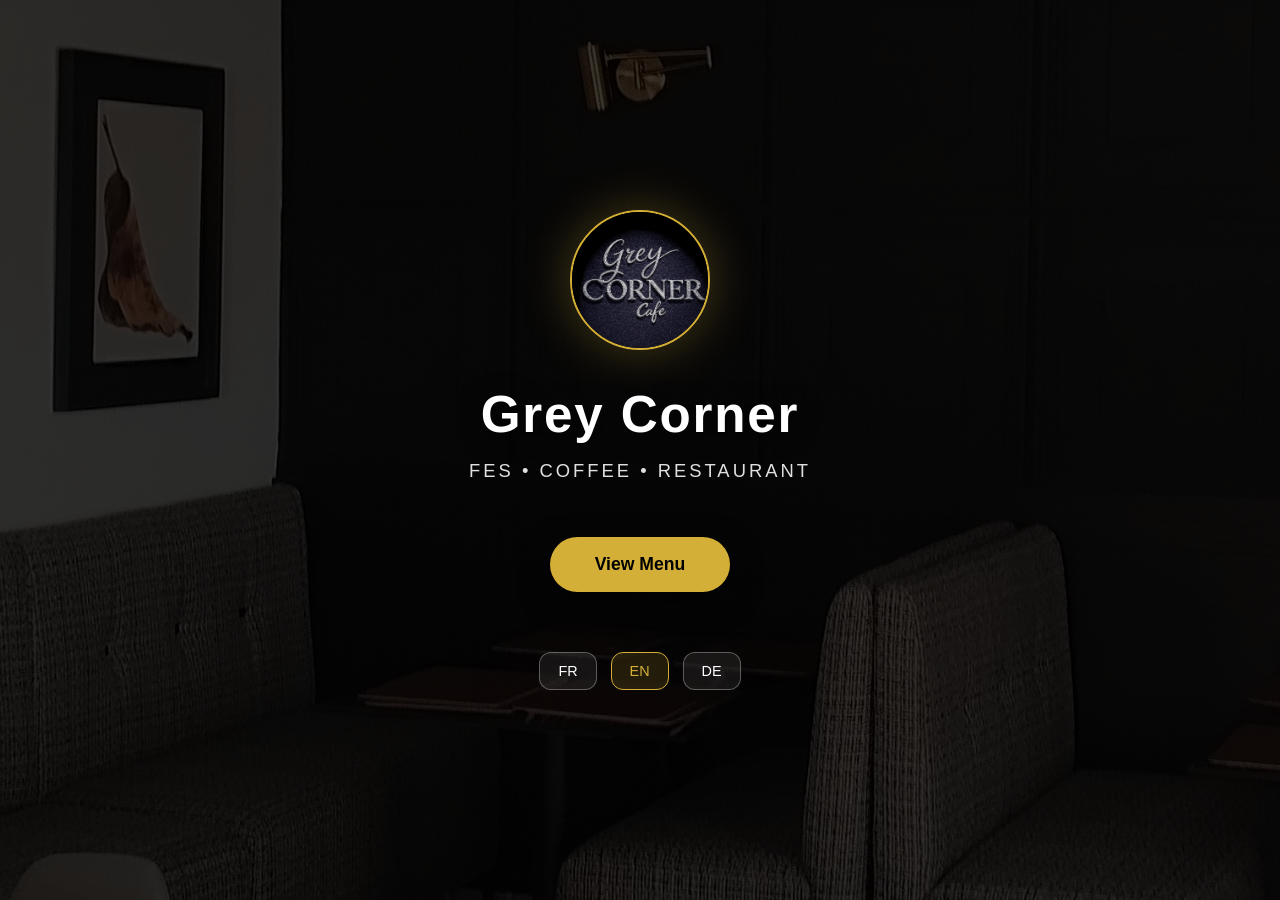
==== index.html @ 18fd5613 "Update index.html" ====
<!DOCTYPE html>
<html lang="fr">
<head>
    <meta charset="UTF-8">
    <meta name="viewport" content="width=device-width, initial-scale=1.0, maximum-scale=1.0, user-scalable=no">
    <title>Grey Corner Fès</title>

    <style>
        :root {
            --gold: #D4AF37;
            --gold-dark: #b8952d;
        }

        * {
            box-sizing: border-box;
        }

        html, body {
            margin: 0;
            padding: 0;
            height: 100%;
            height: 100dvh;
            width: 100%;
            overflow: hidden;
            font-family: 'Segoe UI', Tahoma, Geneva, Verdana, sans-serif;
            color: #fff;
            /* On vire TOUT fond par défaut ici pour ne plus être gêné */
            background: transparent !important;
        }

        /* ── CONTAINER VIDÉO ── (doit absolument couvrir tout) */
        #video-bg-wrap {
            position: fixed;
            inset: 0;
            width: 100%;
            height: 100dvh;
            z-index: -10;               /* très bas */
            background: #000;           /* fallback temporaire si vidéo rate */
            overflow: hidden;
        }

        #bg-video {
            position: absolute;
            inset: 0;
            width: 100%;
            height: 100%;
            object-fit: cover;          /* ESSENTIEL */
            object-position: center;
            pointer-events: none;
        }

        /* Overlay sombre (ajustable) */
        .overlay {
            position: fixed;
            inset: 0;
            background: rgba(0,0,0,0.78);
            z-index: -5;
        }

        /* ── Contenu principal ── */
        .content {
            position: relative;
            z-index: 20;
            height: 100dvh;
            display: flex;
            flex-direction: column;
            align-items: center;
            justify-content: center;
            text-align: center;
            padding: 20px 15px;
            animation: fadeIn 1.4s ease-out;
        }

        @keyframes fadeIn {
            from { opacity: 0; transform: translateY(25px); }
            to   { opacity: 1; transform: translateY(0); }
        }

        .logo {
            width: 140px;
            height: 140px;
            border-radius: 50%;
            border: 2.5px solid var(--gold);
            margin-bottom: 35px;
            box-shadow: 0 0 50px rgba(212,175,55,0.3);
            object-fit: cover;
        }

        h1 {
            font-size: clamp(2.1rem, 8vw, 3.2rem);
            margin: 0 0 0.3em;
            font-weight: 900;
            letter-spacing: 1.8px;
            text-shadow: 0 4px 25px rgba(0,0,0,0.95);
        }

        #subtitle {
            color: #e0e0e0;
            font-size: clamp(0.95rem, 4.2vw, 1.15rem);
            margin: 0 0 3em;
            letter-spacing: 3px;
            text-transform: uppercase;
        }

        .btn-menu {
            display: inline-block;
            background: var(--gold);
            color: #000;
            text-decoration: none;
            padding: 17px 45px;
            border-radius: 60px;
            font-weight: 800;
            font-size: 1.1rem;
            transition: all 0.28s ease;
            box-shadow: 0 10px 30px rgba(0,0,0,0.5);
        }

        .btn-menu:hover { transform: translateY(-3px); box-shadow: 0 15px 40px rgba(0,0,0,0.55); }
        .btn-menu:active { transform: scale(0.96); background: var(--gold-dark); }

        .lang-switcher {
            margin-top: 60px;
            display: flex;
            gap: 14px;
        }

        .lang-btn {
            background: rgba(255,255,255,0.07);
            border: 1px solid rgba(255,255,255,0.3);
            color: white;
            padding: 10px 18px;
            border-radius: 12px;
            font-size: 0.9rem;
            cursor: pointer;
            transition: all 0.3s;
        }

        .lang-btn.active {
            border-color: var(--gold);
            color: var(--gold);
            background: rgba(212,175,55,0.15);
        }

        @media (max-width: 480px) {
            .logo { width: 120px; height: 120px; margin-bottom: 25px; }
            h1 { font-size: 2.4rem; }
            .btn-menu { padding: 14px 38px; font-size: 1rem; }
            .lang-switcher { gap: 10px; }
            .lang-btn { padding: 9px 15px; font-size: 0.85rem; }
        }
    </style>
</head>
<body>

<!-- Vidéo en ABSOLU et FULL COVER -->
<div id="video-bg-wrap">
    <video id="bg-video"
           autoplay
           loop
           muted
           playsinline
           preload="metadata"
           poster="images/bg.jpg">
        <source src="video/cafe.mp4" type="video/mp4">
    </video>
</div>

<div class="overlay"></div>

<div class="content">
    <img src="images/logo.png" class="logo" alt="Grey Corner Logo">
    <h1>Grey Corner</h1>
    <p id="subtitle">Fès • Café • Restaurant</p>

    <a href="https://menugreycorner.pages.dev/" class="btn-menu" id="menu-btn">
        Voir le Menu
    </a>

    <div class="lang-switcher">
        <button class="lang-btn active" data-lang="fr" onclick="setLang('fr')">FR</button>
        <button class="lang-btn" data-lang="en" onclick="setLang('en')">EN</button>
        <button class="lang-btn" data-lang="de" onclick="setLang('de')">DE</button>
    </div>
</div>

<script>
    const video = document.getElementById('bg-video');

    const translations = {
        fr: { sub: "Fès • Café • Restaurant", btn: "Voir le Menu" },
        en: { sub: "Fes • Coffee • Restaurant", btn: "View Menu" },
        de: { sub: "Fes • Kaffee • Restaurant", btn: "Menü anzeigen" }
    };

    function setLang(lang) {
        if (!translations[lang]) return;
        document.getElementById('subtitle').textContent = translations[lang].sub;
        document.getElementById('menu-btn').textContent = translations[lang].btn;

        document.querySelectorAll('.lang-btn').forEach(b => {
            b.classList.toggle('active', b.dataset.lang === lang);
        });
    }

    // Auto-langue + play forcé
    window.addEventListener('load', () => {
        const lang = navigator.language.slice(0,2);
        if (translations[lang]) setLang(lang);
        video.play().catch(e => console.log("Autoplay bloqué", e));
    });

    // Déblocage mobile au premier touch
    document.addEventListener('touchstart', () => video.play(), { once: true });
</script>

</body>
</html>
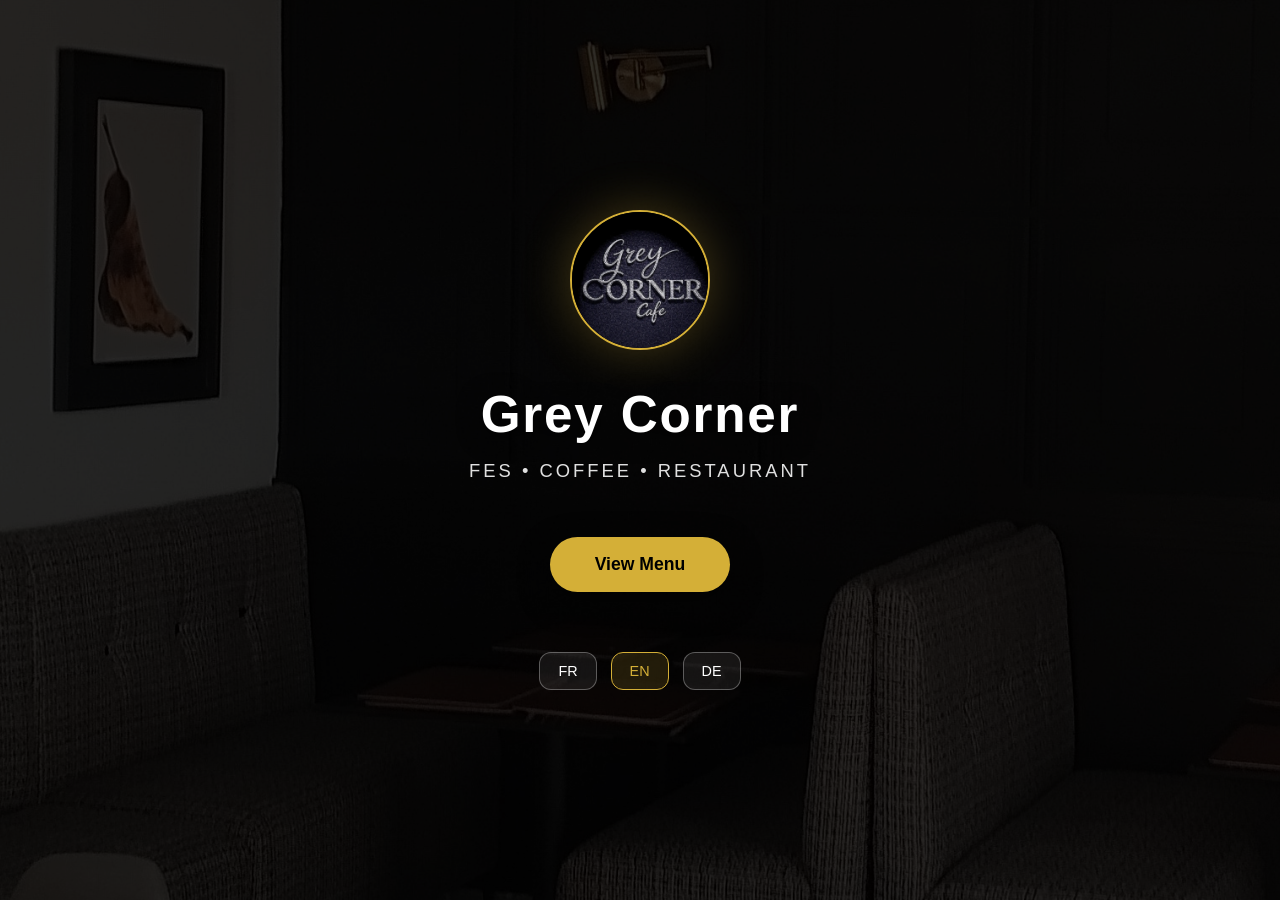
==== commit 81b1c449: "Update index.html" ====
--- a/index.html
+++ b/index.html
@@ -53,7 +53,7 @@
         .overlay {
             position: fixed;
             inset: 0;
-            background: rgba(0,0,0,0.78);
+            background: rgba(0,0,0,0.82);
             z-index: -5;
         }
 
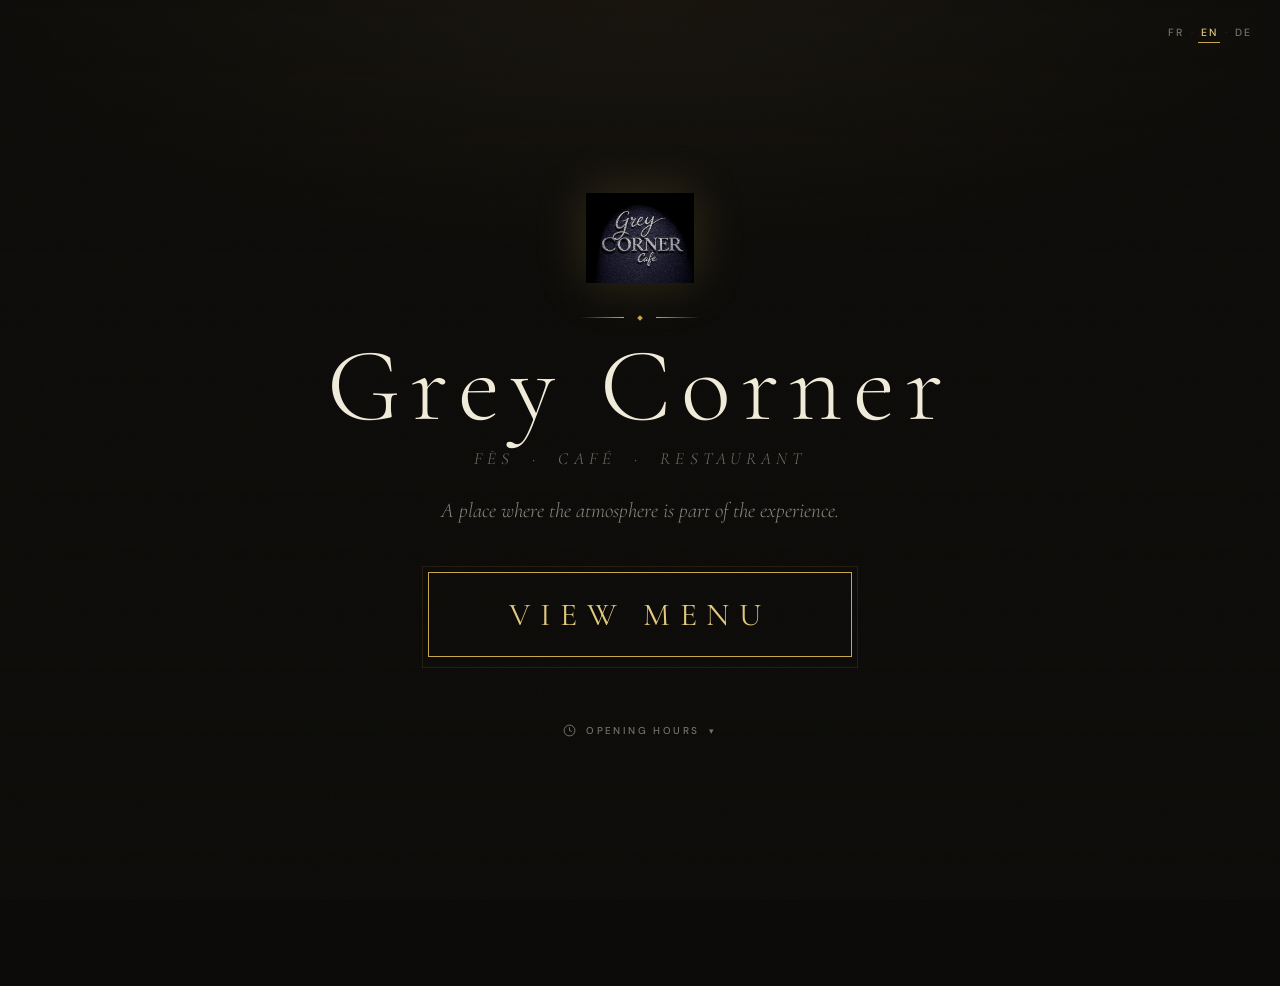
==== commit 1f8b5ac6: "Revise HTML structure and improve SEO metadata Updated meta tags for SEO and added favicons. Enhance" ====
--- a/index.html
+++ b/index.html
@@ -1,217 +1,540 @@
 <!DOCTYPE html>
 <html lang="fr">
 <head>
-    <meta charset="UTF-8">
-    <meta name="viewport" content="width=device-width, initial-scale=1.0, maximum-scale=1.0, user-scalable=no">
-    <title>Grey Corner Fès</title>
-
-    <style>
-        :root {
-            --gold: #D4AF37;
-            --gold-dark: #b8952d;
-        }
-
-        * {
-            box-sizing: border-box;
-        }
-
-        html, body {
-            margin: 0;
-            padding: 0;
-            height: 100%;
-            height: 100dvh;
-            width: 100%;
-            overflow: hidden;
-            font-family: 'Segoe UI', Tahoma, Geneva, Verdana, sans-serif;
-            color: #fff;
-            /* On vire TOUT fond par défaut ici pour ne plus être gêné */
-            background: transparent !important;
-        }
-
-        /* ── CONTAINER VIDÉO ── (doit absolument couvrir tout) */
-        #video-bg-wrap {
-            position: fixed;
-            inset: 0;
-            width: 100%;
-            height: 100dvh;
-            z-index: -10;               /* très bas */
-            background: #000;           /* fallback temporaire si vidéo rate */
-            overflow: hidden;
-        }
-
-        #bg-video {
-            position: absolute;
-            inset: 0;
-            width: 100%;
-            height: 100%;
-            object-fit: cover;          /* ESSENTIEL */
-            object-position: center;
-            pointer-events: none;
-        }
-
-        /* Overlay sombre (ajustable) */
-        .overlay {
-            position: fixed;
-            inset: 0;
-            background: rgba(0,0,0,0.82);
-            z-index: -5;
-        }
-
-        /* ── Contenu principal ── */
-        .content {
-            position: relative;
-            z-index: 20;
-            height: 100dvh;
-            display: flex;
-            flex-direction: column;
-            align-items: center;
-            justify-content: center;
-            text-align: center;
-            padding: 20px 15px;
-            animation: fadeIn 1.4s ease-out;
-        }
-
-        @keyframes fadeIn {
-            from { opacity: 0; transform: translateY(25px); }
-            to   { opacity: 1; transform: translateY(0); }
-        }
-
-        .logo {
-            width: 140px;
-            height: 140px;
-            border-radius: 50%;
-            border: 2.5px solid var(--gold);
-            margin-bottom: 35px;
-            box-shadow: 0 0 50px rgba(212,175,55,0.3);
-            object-fit: cover;
-        }
-
-        h1 {
-            font-size: clamp(2.1rem, 8vw, 3.2rem);
-            margin: 0 0 0.3em;
-            font-weight: 900;
-            letter-spacing: 1.8px;
-            text-shadow: 0 4px 25px rgba(0,0,0,0.95);
-        }
-
-        #subtitle {
-            color: #e0e0e0;
-            font-size: clamp(0.95rem, 4.2vw, 1.15rem);
-            margin: 0 0 3em;
-            letter-spacing: 3px;
-            text-transform: uppercase;
-        }
-
-        .btn-menu {
-            display: inline-block;
-            background: var(--gold);
-            color: #000;
-            text-decoration: none;
-            padding: 17px 45px;
-            border-radius: 60px;
-            font-weight: 800;
-            font-size: 1.1rem;
-            transition: all 0.28s ease;
-            box-shadow: 0 10px 30px rgba(0,0,0,0.5);
-        }
-
-        .btn-menu:hover { transform: translateY(-3px); box-shadow: 0 15px 40px rgba(0,0,0,0.55); }
-        .btn-menu:active { transform: scale(0.96); background: var(--gold-dark); }
-
-        .lang-switcher {
-            margin-top: 60px;
-            display: flex;
-            gap: 14px;
-        }
-
-        .lang-btn {
-            background: rgba(255,255,255,0.07);
-            border: 1px solid rgba(255,255,255,0.3);
-            color: white;
-            padding: 10px 18px;
-            border-radius: 12px;
-            font-size: 0.9rem;
-            cursor: pointer;
-            transition: all 0.3s;
-        }
-
-        .lang-btn.active {
-            border-color: var(--gold);
-            color: var(--gold);
-            background: rgba(212,175,55,0.15);
-        }
-
-        @media (max-width: 480px) {
-            .logo { width: 120px; height: 120px; margin-bottom: 25px; }
-            h1 { font-size: 2.4rem; }
-            .btn-menu { padding: 14px 38px; font-size: 1rem; }
-            .lang-switcher { gap: 10px; }
-            .lang-btn { padding: 9px 15px; font-size: 0.85rem; }
-        }
-    </style>
+  <meta charset="UTF-8" />
+  <meta name="viewport" content="width=device-width, initial-scale=1.0" />
+  <title>Grey Corner – Café & Restaurant à Fès</title>
+  <meta name="description" content="Grey Corner – Café & Restaurant à Fès. Un espace où l'atmosphère fait partie de l'expérience. Découvrez notre menu et nos horaires." />
+  <meta property="og:title" content="Grey Corner – Café & Restaurant à Fès" />
+  <meta property="og:description" content="Un espace où l'atmosphère fait partie de l'expérience." />
+  <meta property="og:image" content="https://greycorner.pages.dev/images/og-preview.jpg" />
+  <meta property="og:url" content="https://greycorner.pages.dev/" />
+  <meta property="og:type" content="website" />
+
+  <!-- Favicons -->
+  <link rel="icon" type="image/x-icon" href="images/favicon.ico" />
+  <link rel="icon" type="image/png" sizes="16x16" href="images/favicon-16x16.png" />
+  <link rel="icon" type="image/png" sizes="32x32" href="images/favicon-32x32.png" />
+  <link rel="apple-touch-icon" sizes="180x180" href="images/apple-touch-icon.png" />
+  <link rel="icon" type="image/png" sizes="192x192" href="images/android-chrome-192x192.png" />
+  <link rel="icon" type="image/png" sizes="512x512" href="images/android-chrome-512x512.png" />
+
+  <link rel="preconnect" href="https://fonts.googleapis.com" />
+  <link rel="preconnect" href="https://fonts.gstatic.com" crossorigin />
+  <link href="https://fonts.googleapis.com/css2?family=Cormorant+Garamond:ital,wght@0,300;0,400;0,600;1,300;1,400&family=DM+Sans:opsz,wght@9..40,300;9..40,400;9..40,500&display=swap" rel="stylesheet" />
+
+  <style>
+    *, *::before, *::after { box-sizing: border-box; margin: 0; padding: 0; }
+
+    :root {
+      --gold:       #C9A84C;
+      --gold-light: #E2C97E;
+      --dark:       #0C0B09;
+      --text:       #F0EAD8;
+      --muted:      rgba(240,234,216,0.46);
+      --border:     rgba(201,168,76,0.22);
+    }
+
+    html, body {
+      height: 100%;
+      background: var(--dark);
+      color: var(--text);
+      font-family: 'DM Sans', sans-serif;
+      font-weight: 300;
+      overflow-x: hidden;
+    }
+
+    /* VIDEO BACKGROUND */
+    .video-bg {
+      position: fixed;
+      inset: 0;
+      z-index: 0;
+    }
+    .video-bg video {
+      width: 100%; height: 100%;
+      object-fit: cover;
+      opacity: 0.34;
+      filter: brightness(0.72) saturate(0.7);
+    }
+    .video-bg::after {
+      content: '';
+      position: absolute;
+      inset: 0;
+      background:
+        radial-gradient(ellipse 90% 50% at 50% 0%, rgba(201,168,76,0.06) 0%, transparent 60%),
+        linear-gradient(180deg,
+          rgba(12,11,9,0.55) 0%,
+          rgba(12,11,9,0.08) 35%,
+          rgba(12,11,9,0.55) 68%,
+          rgba(12,11,9,0.98) 100%
+        );
+    }
+
+    /* GRAIN */
+    .grain {
+      position: fixed;
+      inset: 0;
+      z-index: 1;
+      pointer-events: none;
+      background-image: url("data:image/svg+xml,%3Csvg xmlns='http://www.w3.org/2000/svg' width='300' height='300'%3E%3Cfilter id='n'%3E%3CfeTurbulence type='fractalNoise' baseFrequency='0.85' numOctaves='4' stitchTiles='stitch'/%3E%3C/filter%3E%3Crect width='300' height='300' filter='url(%23n)'/%3E%3C/svg%3E");
+      background-size: 220px;
+      opacity: 0.022;
+    }
+
+    /* PAGE */
+    .page {
+      position: relative;
+      z-index: 2;
+      min-height: 100vh;
+      display: flex;
+      flex-direction: column;
+    }
+
+    /* LANG SWITCHER */
+    .lang-bar {
+      position: fixed;
+      top: 22px;
+      right: 26px;
+      display: flex;
+      align-items: center;
+      gap: 5px;
+      z-index: 100;
+    }
+    .lang-btn {
+      background: none;
+      border: none;
+      border-bottom: 1px solid transparent;
+      font-family: 'DM Sans', sans-serif;
+      font-size: 10.5px;
+      font-weight: 500;
+      letter-spacing: 0.14em;
+      color: var(--muted);
+      cursor: pointer;
+      padding: 4px 3px 3px;
+      text-transform: uppercase;
+      transition: color 0.25s, border-color 0.25s;
+    }
+    .lang-btn:hover { color: var(--gold-light); }
+    .lang-btn.active { color: var(--gold-light); border-bottom-color: var(--gold); }
+    .lang-sep { color: rgba(201,168,76,0.25); font-size: 10px; user-select: none; }
+
+    /* HERO */
+    .hero {
+      flex: 1;
+      display: flex;
+      flex-direction: column;
+      align-items: center;
+      justify-content: center;
+      text-align: center;
+      padding: 100px 24px 60px;
+      min-height: 100vh;
+    }
+
+    .logo-wrap {
+      margin-bottom: 28px;
+      animation: fadeUp 1.2s cubic-bezier(.22,1,.36,1) both;
+    }
+    .logo-wrap img {
+      width: clamp(72px, 12vw, 108px);
+      filter: drop-shadow(0 0 24px rgba(201,168,76,0.2));
+    }
+
+    .ornament {
+      display: flex;
+      align-items: center;
+      gap: 14px;
+      margin-bottom: 14px;
+      animation: fadeUp 1.2s 0.1s cubic-bezier(.22,1,.36,1) both;
+    }
+    .orn-line {
+      width: 44px; height: 1px;
+      background: linear-gradient(90deg, transparent, var(--gold));
+    }
+    .orn-line.r { background: linear-gradient(90deg, var(--gold), transparent); }
+    .orn-dot { width: 4px; height: 4px; background: var(--gold); transform: rotate(45deg); }
+
+    .hero-title {
+      font-family: 'Cormorant Garamond', serif;
+      font-size: clamp(56px, 13vw, 104px);
+      font-weight: 300;
+      letter-spacing: 0.1em;
+      line-height: 1;
+      animation: fadeUp 1.2s 0.16s cubic-bezier(.22,1,.36,1) both;
+    }
+
+    .hero-location {
+      font-family: 'Cormorant Garamond', serif;
+      font-style: italic;
+      font-size: clamp(13px, 2.2vw, 17px);
+      color: var(--muted);
+      letter-spacing: 0.3em;
+      text-transform: uppercase;
+      margin-top: 10px;
+      animation: fadeUp 1.2s 0.22s cubic-bezier(.22,1,.36,1) both;
+    }
+
+    .hero-desc {
+      font-family: 'Cormorant Garamond', serif;
+      font-style: italic;
+      font-size: clamp(17px, 2.6vw, 21px);
+      color: rgba(240,234,216,0.55);
+      max-width: 400px;
+      line-height: 1.7;
+      margin-top: 24px;
+      animation: fadeUp 1.2s 0.28s cubic-bezier(.22,1,.36,1) both;
+    }
+
+    /* GRAND BOUTON MENU */
+    .btn-menu-wrap {
+      margin-top: 44px;
+      animation: fadeUp 1.2s 0.36s cubic-bezier(.22,1,.36,1) both;
+      position: relative;
+    }
+
+    .btn-menu {
+      display: inline-block;
+      padding: 22px 80px;
+      background: transparent;
+      border: 1.5px solid var(--gold);
+      color: var(--gold-light);
+      font-family: 'Cormorant Garamond', serif;
+      font-size: clamp(22px, 4.5vw, 32px);
+      font-weight: 400;
+      letter-spacing: 0.3em;
+      text-transform: uppercase;
+      text-decoration: none;
+      position: relative;
+      overflow: hidden;
+      transition: color 0.4s;
+    }
+    .btn-menu::before {
+      content: '';
+      position: absolute;
+      inset: 0;
+      background: var(--gold);
+      transform: translateX(-102%);
+      transition: transform 0.42s cubic-bezier(.22,1,.36,1);
+    }
+    .btn-menu:hover::before { transform: translateX(0); }
+    .btn-menu:hover { color: #0C0B09; }
+    .btn-menu span { position: relative; z-index: 1; }
+
+    /* glow pulse autour du bouton */
+    .btn-menu-wrap::after {
+      content: '';
+      position: absolute;
+      inset: -6px;
+      border: 1px solid rgba(201,168,76,0.12);
+      pointer-events: none;
+      animation: glowPulse 3.2s ease-in-out infinite;
+    }
+    @keyframes glowPulse {
+      0%,100% { box-shadow: 0 0 0px rgba(201,168,76,0); opacity:0.5; }
+      50%      { box-shadow: 0 0 32px rgba(201,168,76,0.2); opacity:1; }
+    }
+
+    /* HORAIRES */
+    .horaires-wrap {
+      margin-top: 52px;
+      width: 100%;
+      max-width: 500px;
+      animation: fadeUp 1.2s 0.44s cubic-bezier(.22,1,.36,1) both;
+    }
+
+    .horaires-toggle {
+      display: flex;
+      align-items: center;
+      justify-content: center;
+      gap: 10px;
+      width: 100%;
+      background: none;
+      border: none;
+      cursor: pointer;
+      color: var(--muted);
+      font-family: 'DM Sans', sans-serif;
+      font-size: 10px;
+      font-weight: 500;
+      letter-spacing: 0.24em;
+      text-transform: uppercase;
+      padding: 10px 0;
+      transition: color 0.25s;
+    }
+    .horaires-toggle:hover { color: var(--gold-light); }
+    .h-arrow { font-size: 9px; transition: transform 0.3s; display: inline-block; }
+    .horaires-toggle.open .h-arrow { transform: rotate(180deg); }
+
+    .horaires-panel {
+      display: none;
+      border: 1px solid var(--border);
+      background: rgba(12,11,9,0.78);
+      backdrop-filter: blur(14px);
+      -webkit-backdrop-filter: blur(14px);
+      padding: 28px 32px;
+      margin-top: 6px;
+      position: relative;
+    }
+    .horaires-panel::before {
+      content: '';
+      position: absolute;
+      top: 0; left: 24px; right: 24px; height: 1px;
+      background: linear-gradient(90deg, transparent, var(--gold), transparent);
+      opacity: 0.4;
+    }
+    .horaires-panel.open { display: block; animation: panelIn 0.3s ease both; }
+    @keyframes panelIn {
+      from { opacity: 0; transform: translateY(-6px); }
+      to   { opacity: 1; transform: translateY(0); }
+    }
+
+    .h-cat-title {
+      font-family: 'DM Sans', sans-serif;
+      font-size: 9.5px;
+      font-weight: 500;
+      letter-spacing: 0.22em;
+      text-transform: uppercase;
+      color: var(--gold);
+      margin-bottom: 12px;
+      display: flex;
+      align-items: center;
+      gap: 10px;
+    }
+    .h-cat-title::after { content:''; flex:1; height:1px; background: var(--border); }
+
+    .h-row {
+      display: flex;
+      justify-content: space-between;
+      align-items: center;
+      padding: 6px 0;
+      border-bottom: 1px solid rgba(201,168,76,0.07);
+    }
+    .h-row:last-child { border-bottom: none; }
+    .h-days {
+      font-family: 'DM Sans', sans-serif;
+      font-size: 12px; font-weight: 300;
+      color: rgba(240,234,216,0.6);
+    }
+    .h-time {
+      font-family: 'Cormorant Garamond', serif;
+      font-size: 15px; font-weight: 400;
+      color: var(--gold-light);
+      letter-spacing: 0.05em;
+    }
+    .h-divider { height:1px; background: var(--border); margin: 18px 0; opacity:0.4; }
+
+    /* FOOTER */
+    .footer-links {
+      display: flex;
+      align-items: center;
+      justify-content: center;
+      flex-wrap: wrap;
+      gap: 24px;
+      padding: 30px 24px 42px;
+      animation: fadeUp 1.2s 0.52s cubic-bezier(.22,1,.36,1) both;
+    }
+    .footer-link {
+      display: flex;
+      align-items: center;
+      gap: 7px;
+      color: var(--muted);
+      text-decoration: none;
+      font-family: 'DM Sans', sans-serif;
+      font-size: 11px; font-weight: 400;
+      letter-spacing: 0.09em;
+      transition: color 0.25s;
+    }
+    .footer-link:hover { color: var(--gold-light); }
+    .footer-link svg { width: 14px; height: 14px; fill: currentColor; flex-shrink: 0; }
+    .footer-sep { width:1px; height:14px; background: var(--border); }
+
+    /* ANIMATIONS */
+    @keyframes fadeUp {
+      from { opacity: 0; transform: translateY(18px); }
+      to   { opacity: 1; transform: translateY(0); }
+    }
+
+    /* RESPONSIVE */
+    @media (max-width: 480px) {
+      .btn-menu { padding: 18px 48px; font-size: 22px; letter-spacing: 0.22em; }
+      .horaires-panel { padding: 22px 16px; }
+      .footer-links { gap: 16px; }
+    }
+  </style>
 </head>
 <body>
 
-<!-- Vidéo en ABSOLU et FULL COVER -->
-<div id="video-bg-wrap">
-    <video id="bg-video"
-           autoplay
-           loop
-           muted
-           playsinline
-           preload="metadata"
-           poster="images/bg.jpg">
-        <source src="video/cafe.mp4" type="video/mp4">
+  <!-- VIDEO BACKGROUND -->
+  <div class="video-bg">
+    <video autoplay muted loop playsinline>
+      <source src="video/cafe.mp4" type="video/mp4" />
     </video>
-</div>
-
-<div class="overlay"></div>
-
-<div class="content">
-    <img src="images/logo.png" class="logo" alt="Grey Corner Logo">
-    <h1>Grey Corner</h1>
-    <p id="subtitle">Fès • Café • Restaurant</p>
-
-    <a href="https://menugreycorner.pages.dev/" class="btn-menu" id="menu-btn">
-        Voir le Menu
-    </a>
-
-    <div class="lang-switcher">
-        <button class="lang-btn active" data-lang="fr" onclick="setLang('fr')">FR</button>
-        <button class="lang-btn" data-lang="en" onclick="setLang('en')">EN</button>
-        <button class="lang-btn" data-lang="de" onclick="setLang('de')">DE</button>
-    </div>
-</div>
-
-<script>
-    const video = document.getElementById('bg-video');
-
-    const translations = {
-        fr: { sub: "Fès • Café • Restaurant", btn: "Voir le Menu" },
-        en: { sub: "Fes • Coffee • Restaurant", btn: "View Menu" },
-        de: { sub: "Fes • Kaffee • Restaurant", btn: "Menü anzeigen" }
+  </div>
+  <div class="grain"></div>
+
+  <!-- LANG SWITCHER -->
+  <div class="lang-bar">
+    <button class="lang-btn active" onclick="setLang('fr')">FR</button>
+    <span class="lang-sep">·</span>
+    <button class="lang-btn" onclick="setLang('en')">EN</button>
+    <span class="lang-sep">·</span>
+    <button class="lang-btn" onclick="setLang('de')">DE</button>
+  </div>
+
+  <div class="page">
+    <main class="hero">
+
+      <!-- LOGO -->
+      <div class="logo-wrap">
+        <img src="images/logo.png" alt="Grey Corner Logo" />
+      </div>
+
+      <!-- ORNEMENT -->
+      <div class="ornament">
+        <div class="orn-line"></div>
+        <div class="orn-dot"></div>
+        <div class="orn-line r"></div>
+      </div>
+
+      <!-- TITRE -->
+      <h1 class="hero-title">Grey Corner</h1>
+      <p class="hero-location" data-i18n="location">Fès &nbsp;·&nbsp; Café &nbsp;·&nbsp; Restaurant</p>
+      <p class="hero-desc" data-i18n="desc">Un espace où l'atmosphère fait partie de l'expérience.</p>
+
+      <!-- GRAND BOUTON MENU -->
+      <div class="btn-menu-wrap">
+        <a href="https://menugreycorner.pages.dev/" class="btn-menu">
+          <span data-i18n="menuBtn">Voir le Menu</span>
+        </a>
+      </div>
+
+      <!-- HORAIRES ACCORDÉON -->
+      <div class="horaires-wrap">
+        <button class="horaires-toggle" id="hToggle" onclick="toggleHoraires()">
+          <svg width="13" height="13" viewBox="0 0 24 24" fill="none" stroke="currentColor" stroke-width="1.8">
+            <circle cx="12" cy="12" r="10"/><path d="M12 6v6l4 2"/>
+          </svg>
+          <span data-i18n="hoursBtn">Horaires d'ouverture</span>
+          <span class="h-arrow">▾</span>
+        </button>
+
+        <div class="horaires-panel" id="hPanel">
+
+          <div class="h-cat-title" data-i18n="cat1">☕ Petit Déjeuner</div>
+          <div class="h-row">
+            <span class="h-days" data-i18n="days1">Lun – Ven</span>
+            <span class="h-time">07:00 – 13:00</span>
+          </div>
+          <div class="h-row">
+            <span class="h-days" data-i18n="days2">Sam · Dim · Fériés</span>
+            <span class="h-time">07:00 – 14:00</span>
+          </div>
+
+          <div class="h-divider"></div>
+
+          <div class="h-cat-title" data-i18n="cat2">🍽️ Service Restaurant</div>
+          <div class="h-row">
+            <span class="h-days" data-i18n="days3">Lun – Ven</span>
+            <span class="h-time">12:00 – 23:00</span>
+          </div>
+          <div class="h-row">
+            <span class="h-days" data-i18n="days4">Samedi</span>
+            <span class="h-time">13:00 – 23:00</span>
+          </div>
+          <div class="h-row">
+            <span class="h-days" data-i18n="days5">Dimanche</span>
+            <span class="h-time">14:00 – 23:00</span>
+          </div>
+
+        </div>
+      </div>
+
+    </main>
+
+    <!-- FOOTER -->
+    <footer class="footer-links">
+
+      <a href="https://www.instagram.com/greycornerfes/" target="_blank" rel="noopener" class="footer-link">
+        <svg viewBox="0 0 24 24"><path d="M12 2.163c3.204 0 3.584.012 4.85.07 3.252.148 4.771 1.691 4.919 4.919.058 1.265.069 1.645.069 4.849 0 3.205-.012 3.584-.069 4.849-.149 3.225-1.664 4.771-4.919 4.919-1.266.058-1.644.07-4.85.07-3.204 0-3.584-.012-4.849-.07-3.26-.149-4.771-1.699-4.919-4.92-.058-1.265-.07-1.644-.07-4.849 0-3.204.013-3.583.07-4.849.149-3.227 1.664-4.771 4.919-4.919 1.266-.057 1.645-.069 4.849-.069zm0-2.163c-3.259 0-3.667.014-4.947.072-4.358.2-6.78 2.618-6.98 6.98-.059 1.281-.073 1.689-.073 4.948 0 3.259.014 3.668.072 4.948.2 4.358 2.618 6.78 6.98 6.98 1.281.058 1.689.072 4.948.072 3.259 0 3.668-.014 4.948-.072 4.354-.2 6.782-2.618 6.979-6.98.059-1.28.073-1.689.073-4.948 0-3.259-.014-3.667-.072-4.947-.196-4.354-2.617-6.78-6.979-6.98-1.281-.059-1.69-.073-4.949-.073zm0 5.838c-3.403 0-6.162 2.759-6.162 6.162s2.759 6.163 6.162 6.163 6.162-2.759 6.162-6.163c0-3.403-2.759-6.162-6.162-6.162zm0 10.162c-2.209 0-4-1.79-4-4 0-2.209 1.791-4 4-4s4 1.791 4 4c0 2.21-1.791 4-4 4zm6.406-11.845c-.796 0-1.441.645-1.441 1.44s.645 1.44 1.441 1.44c.795 0 1.439-.645 1.439-1.44s-.644-1.44-1.439-1.44z"/></svg>
+        @greycornerfes
+      </a>
+
+      <div class="footer-sep"></div>
+
+      <a href="https://www.google.com/maps/place/grey+corner/@34.0343959,-5.0168816,18z/data=!3m1!4b1!4m6!3m5!1s0xd9f8b006571fab3:0x996fe2b4d9407471!8m2!3d34.0343959!4d-5.0155941!16s%2Fg%2F11w2bwjz1w" target="_blank" rel="noopener" class="footer-link">
+        <svg viewBox="0 0 24 24"><path d="M12 2C8.13 2 5 5.13 5 9c0 5.25 7 13 7 13s7-7.75 7-13c0-3.87-3.13-7-7-7zm0 9.5c-1.38 0-2.5-1.12-2.5-2.5s1.12-2.5 2.5-2.5 2.5 1.12 2.5 2.5-1.12 2.5-2.5 2.5z"/></svg>
+        <span data-i18n="mapLink">Nous trouver</span>
+      </a>
+
+      <div class="footer-sep"></div>
+
+      <a href="tel:+212535940168" class="footer-link">
+        <svg viewBox="0 0 24 24"><path d="M6.62 10.79c1.44 2.83 3.76 5.14 6.59 6.59l2.2-2.2c.27-.27.67-.36 1.02-.24 1.12.37 2.33.57 3.57.57.55 0 1 .45 1 1V20c0 .55-.45 1-1 1-9.39 0-17-7.61-17-17 0-.55.45-1 1-1h3.5c.55 0 1 .45 1 1 0 1.25.2 2.45.57 3.57.11.35.03.74-.25 1.02l-2.2 2.2z"/></svg>
+        +212 535 940 168
+      </a>
+
+    </footer>
+  </div>
+
+  <script>
+    // TRADUCTIONS
+    const i18n = {
+      fr: {
+        location: "Fès \u00a0·\u00a0 Café \u00a0·\u00a0 Restaurant",
+        desc:     "Un espace où l'atmosphère fait partie de l'expérience.",
+        menuBtn:  "Voir le Menu",
+        hoursBtn: "Horaires d'ouverture",
+        cat1: "☕ Petit Déjeuner", cat2: "🍽️ Service Restaurant",
+        days1: "Lun – Ven", days2: "Sam · Dim · Fériés",
+        days3: "Lun – Ven", days4: "Samedi", days5: "Dimanche",
+        mapLink: "Nous trouver"
+      },
+      en: {
+        location: "Fès \u00a0·\u00a0 Café \u00a0·\u00a0 Restaurant",
+        desc:     "A place where the atmosphere is part of the experience.",
+        menuBtn:  "View Menu",
+        hoursBtn: "Opening Hours",
+        cat1: "☕ Breakfast", cat2: "🍽️ Restaurant Service",
+        days1: "Mon – Fri", days2: "Sat · Sun · Holidays",
+        days3: "Mon – Fri", days4: "Saturday", days5: "Sunday",
+        mapLink: "Find Us"
+      },
+      de: {
+        location: "Fès \u00a0·\u00a0 Café \u00a0·\u00a0 Restaurant",
+        desc:     "Ein Ort, wo die Atmosphäre zum Erlebnis gehört.",
+        menuBtn:  "Speisekarte",
+        hoursBtn: "Öffnungszeiten",
+        cat1: "☕ Frühstück", cat2: "🍽️ Restaurant-Service",
+        days1: "Mo – Fr", days2: "Sa · So · Feiertage",
+        days3: "Mo – Fr", days4: "Samstag", days5: "Sonntag",
+        mapLink: "Uns finden"
+      }
     };
 
     function setLang(lang) {
-        if (!translations[lang]) return;
-        document.getElementById('subtitle').textContent = translations[lang].sub;
-        document.getElementById('menu-btn').textContent = translations[lang].btn;
-
-        document.querySelectorAll('.lang-btn').forEach(b => {
-            b.classList.toggle('active', b.dataset.lang === lang);
-        });
-    }
-
-    // Auto-langue + play forcé
-    window.addEventListener('load', () => {
-        const lang = navigator.language.slice(0,2);
-        if (translations[lang]) setLang(lang);
-        video.play().catch(e => console.log("Autoplay bloqué", e));
-    });
-
-    // Déblocage mobile au premier touch
-    document.addEventListener('touchstart', () => video.play(), { once: true });
-</script>
+      document.documentElement.lang = lang;
+      const t = i18n[lang];
+      document.querySelectorAll('[data-i18n]').forEach(el => {
+        const k = el.getAttribute('data-i18n');
+        if (t[k] !== undefined) el.textContent = t[k];
+      });
+      document.querySelectorAll('.lang-btn').forEach(btn => {
+        btn.classList.toggle('active', btn.textContent.trim().toLowerCase() === lang);
+      });
+    }
+
+    function toggleHoraires() {
+      const panel  = document.getElementById('hPanel');
+      const toggle = document.getElementById('hToggle');
+      const open   = panel.classList.contains('open');
+      panel.classList.toggle('open', !open);
+      toggle.classList.toggle('open', !open);
+    }
+
+    // Auto-détection langue navigateur
+    (function() {
+      const bl = (navigator.language || 'fr').slice(0,2).toLowerCase();
+      if (['fr','en','de'].includes(bl)) setLang(bl);
+    })();
+  </script>
 
 </body>
-</html>+</html>
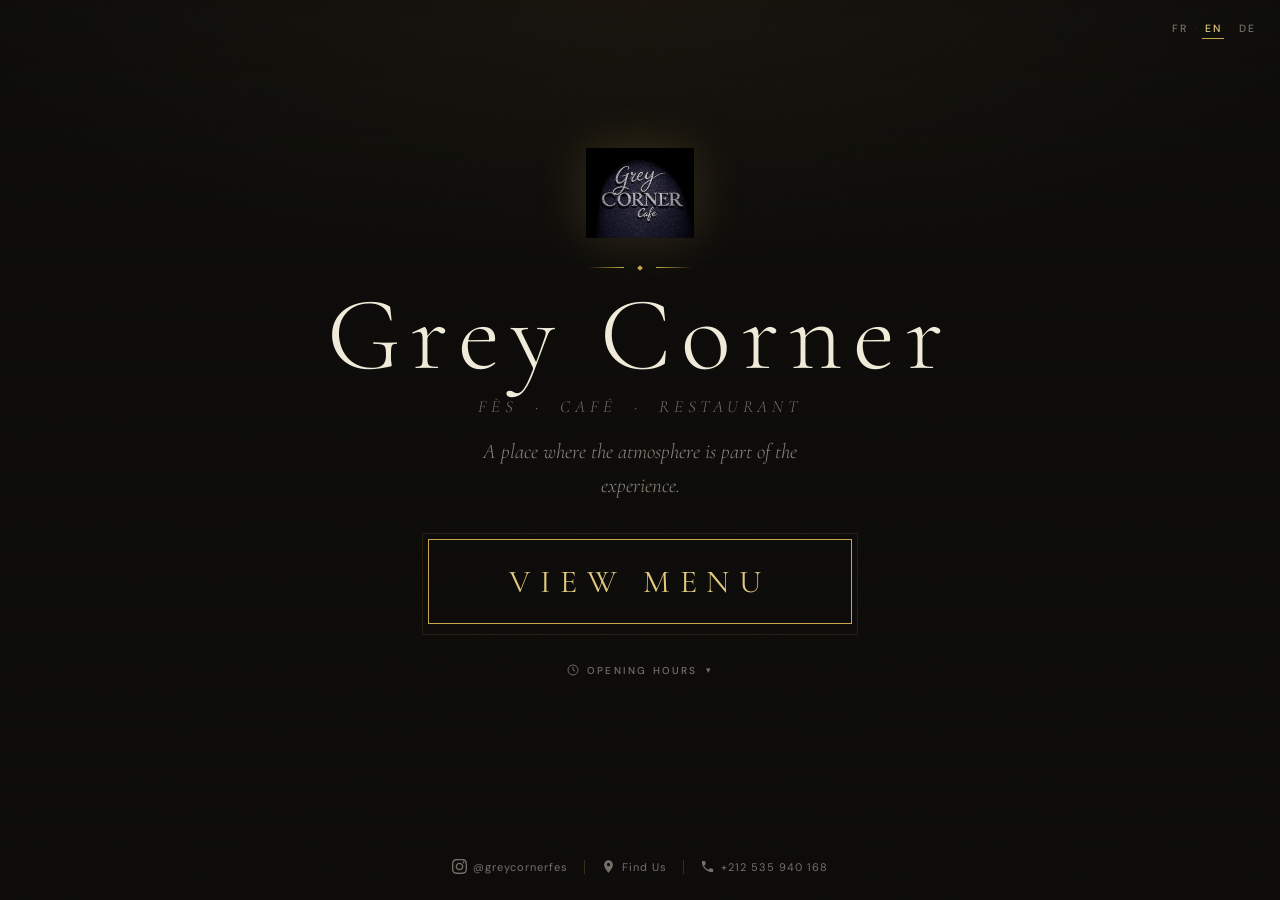
==== commit ab4afe5a: "Update index.html" ====
--- a/index.html
+++ b/index.html
@@ -2,7 +2,7 @@
 <html lang="fr">
 <head>
   <meta charset="UTF-8" />
-  <meta name="viewport" content="width=device-width, initial-scale=1.0" />
+  <meta name="viewport" content="width=device-width, initial-scale=1.0, viewport-fit=cover" />
   <title>Grey Corner – Café & Restaurant à Fès</title>
   <meta name="description" content="Grey Corner – Café & Restaurant à Fès. Un espace où l'atmosphère fait partie de l'expérience. Découvrez notre menu et nos horaires." />
   <meta property="og:title" content="Grey Corner – Café & Restaurant à Fès" />
@@ -35,16 +35,22 @@
       --border:     rgba(201,168,76,0.22);
     }
 
-    html, body {
+    /* ── BASE : une seule page, zéro scroll ── */
+    html {
       height: 100%;
+      height: 100dvh;
+    }
+    body {
+      height: 100%;
+      height: 100dvh;
       background: var(--dark);
       color: var(--text);
       font-family: 'DM Sans', sans-serif;
       font-weight: 300;
-      overflow-x: hidden;
-    }
-
-    /* VIDEO BACKGROUND */
+      overflow: hidden;
+    }
+
+    /* ── VIDEO BACKGROUND ── */
     .video-bg {
       position: fixed;
       inset: 0;
@@ -70,7 +76,7 @@
         );
     }
 
-    /* GRAIN */
+    /* ── GRAIN ── */
     .grain {
       position: fixed;
       inset: 0;
@@ -81,20 +87,23 @@
       opacity: 0.022;
     }
 
-    /* PAGE */
+    /* ── PAGE WRAPPER ── */
     .page {
       position: relative;
       z-index: 2;
-      min-height: 100vh;
+      height: 100%;
+      height: 100dvh;
       display: flex;
       flex-direction: column;
-    }
-
-    /* LANG SWITCHER */
+      overflow: hidden;
+    }
+
+    /* ── LANG SWITCHER ── */
     .lang-bar {
-      position: fixed;
-      top: 22px;
-      right: 26px;
+      position: absolute;
+      top: env(safe-area-inset-top, 0px);
+      right: 0;
+      padding: 18px 22px 0;
       display: flex;
       align-items: center;
       gap: 5px;
@@ -118,7 +127,7 @@
     .lang-btn.active { color: var(--gold-light); border-bottom-color: var(--gold); }
     .lang-sep { color: rgba(201,168,76,0.25); font-size: 10px; user-select: none; }
 
-    /* HERO */
+    /* ── HERO : prend tout l'espace dispo ── */
     .hero {
       flex: 1;
       display: flex;
@@ -126,16 +135,16 @@
       align-items: center;
       justify-content: center;
       text-align: center;
-      padding: 100px 24px 60px;
-      min-height: 100vh;
+      padding: 0 20px;
+      min-height: 0; /* important pour flex */
     }
 
     .logo-wrap {
-      margin-bottom: 28px;
+      margin-bottom: clamp(12px, 2.5vh, 28px);
       animation: fadeUp 1.2s cubic-bezier(.22,1,.36,1) both;
     }
     .logo-wrap img {
-      width: clamp(72px, 12vw, 108px);
+      width: clamp(60px, 14vw, 108px);
       filter: drop-shadow(0 0 24px rgba(201,168,76,0.2));
     }
 
@@ -143,11 +152,11 @@
       display: flex;
       align-items: center;
       gap: 14px;
-      margin-bottom: 14px;
+      margin-bottom: clamp(8px, 1.5vh, 14px);
       animation: fadeUp 1.2s 0.1s cubic-bezier(.22,1,.36,1) both;
     }
     .orn-line {
-      width: 44px; height: 1px;
+      width: 36px; height: 1px;
       background: linear-gradient(90deg, transparent, var(--gold));
     }
     .orn-line.r { background: linear-gradient(90deg, var(--gold), transparent); }
@@ -155,7 +164,7 @@
 
     .hero-title {
       font-family: 'Cormorant Garamond', serif;
-      font-size: clamp(56px, 13vw, 104px);
+      font-size: clamp(46px, 13vw, 104px);
       font-weight: 300;
       letter-spacing: 0.1em;
       line-height: 1;
@@ -165,40 +174,39 @@
     .hero-location {
       font-family: 'Cormorant Garamond', serif;
       font-style: italic;
-      font-size: clamp(13px, 2.2vw, 17px);
+      font-size: clamp(12px, 3vw, 17px);
       color: var(--muted);
-      letter-spacing: 0.3em;
+      letter-spacing: 0.28em;
       text-transform: uppercase;
-      margin-top: 10px;
+      margin-top: clamp(6px, 1vh, 10px);
       animation: fadeUp 1.2s 0.22s cubic-bezier(.22,1,.36,1) both;
     }
 
     .hero-desc {
       font-family: 'Cormorant Garamond', serif;
       font-style: italic;
-      font-size: clamp(17px, 2.6vw, 21px);
+      font-size: clamp(15px, 3.5vw, 21px);
       color: rgba(240,234,216,0.55);
-      max-width: 400px;
-      line-height: 1.7;
-      margin-top: 24px;
+      max-width: 360px;
+      line-height: 1.6;
+      margin-top: clamp(10px, 2vh, 24px);
       animation: fadeUp 1.2s 0.28s cubic-bezier(.22,1,.36,1) both;
     }
 
-    /* GRAND BOUTON MENU */
+    /* ── GRAND BOUTON MENU ── */
     .btn-menu-wrap {
-      margin-top: 44px;
+      margin-top: clamp(20px, 4vh, 44px);
       animation: fadeUp 1.2s 0.36s cubic-bezier(.22,1,.36,1) both;
       position: relative;
     }
-
     .btn-menu {
       display: inline-block;
-      padding: 22px 80px;
+      padding: clamp(14px, 2.5vh, 22px) clamp(40px, 10vw, 80px);
       background: transparent;
       border: 1.5px solid var(--gold);
       color: var(--gold-light);
       font-family: 'Cormorant Garamond', serif;
-      font-size: clamp(22px, 4.5vw, 32px);
+      font-size: clamp(20px, 5vw, 32px);
       font-weight: 400;
       letter-spacing: 0.3em;
       text-transform: uppercase;
@@ -215,11 +223,12 @@
       transform: translateX(-102%);
       transition: transform 0.42s cubic-bezier(.22,1,.36,1);
     }
-    .btn-menu:hover::before { transform: translateX(0); }
-    .btn-menu:hover { color: #0C0B09; }
+    .btn-menu:hover::before,
+    .btn-menu:active::before { transform: translateX(0); }
+    .btn-menu:hover,
+    .btn-menu:active { color: #0C0B09; }
     .btn-menu span { position: relative; z-index: 1; }
 
-    /* glow pulse autour du bouton */
     .btn-menu-wrap::after {
       content: '';
       position: absolute;
@@ -229,23 +238,22 @@
       animation: glowPulse 3.2s ease-in-out infinite;
     }
     @keyframes glowPulse {
-      0%,100% { box-shadow: 0 0 0px rgba(201,168,76,0); opacity:0.5; }
+      0%,100% { box-shadow: 0 0 0px rgba(201,168,76,0); opacity:.5; }
       50%      { box-shadow: 0 0 32px rgba(201,168,76,0.2); opacity:1; }
     }
 
-    /* HORAIRES */
+    /* ── HORAIRES TOGGLE (dans le hero) ── */
     .horaires-wrap {
-      margin-top: 52px;
+      margin-top: clamp(16px, 3vh, 44px);
       width: 100%;
-      max-width: 500px;
+      max-width: 460px;
       animation: fadeUp 1.2s 0.44s cubic-bezier(.22,1,.36,1) both;
     }
-
     .horaires-toggle {
       display: flex;
       align-items: center;
       justify-content: center;
-      gap: 10px;
+      gap: 8px;
       width: 100%;
       background: none;
       border: none;
@@ -254,49 +262,69 @@
       font-family: 'DM Sans', sans-serif;
       font-size: 10px;
       font-weight: 500;
-      letter-spacing: 0.24em;
+      letter-spacing: 0.22em;
       text-transform: uppercase;
-      padding: 10px 0;
+      padding: 8px 0;
       transition: color 0.25s;
     }
-    .horaires-toggle:hover { color: var(--gold-light); }
+    .horaires-toggle:hover,
+    .horaires-toggle:active { color: var(--gold-light); }
     .h-arrow { font-size: 9px; transition: transform 0.3s; display: inline-block; }
     .horaires-toggle.open .h-arrow { transform: rotate(180deg); }
 
+    /* ── HORAIRES PANEL : overlay fixe sur mobile ── */
     .horaires-panel {
       display: none;
-      border: 1px solid var(--border);
-      background: rgba(12,11,9,0.78);
-      backdrop-filter: blur(14px);
-      -webkit-backdrop-filter: blur(14px);
-      padding: 28px 32px;
-      margin-top: 6px;
-      position: relative;
-    }
-    .horaires-panel::before {
+    }
+    .horaires-panel.open {
+      display: block;
+      position: fixed;
+      bottom: 0; left: 0; right: 0;
+      z-index: 200;
+      background: rgba(12,11,9,0.96);
+      backdrop-filter: blur(18px);
+      -webkit-backdrop-filter: blur(18px);
+      border-top: 1px solid var(--border);
+      padding: 20px 24px 28px;
+      animation: slideUp 0.32s cubic-bezier(.22,1,.36,1) both;
+    }
+    .horaires-panel.open::before {
       content: '';
       position: absolute;
-      top: 0; left: 24px; right: 24px; height: 1px;
+      top: 0; left: 20%; right: 20%; height: 1px;
       background: linear-gradient(90deg, transparent, var(--gold), transparent);
-      opacity: 0.4;
-    }
-    .horaires-panel.open { display: block; animation: panelIn 0.3s ease both; }
-    @keyframes panelIn {
-      from { opacity: 0; transform: translateY(-6px); }
-      to   { opacity: 1; transform: translateY(0); }
+      opacity: 0.5;
+    }
+    @keyframes slideUp {
+      from { transform: translateY(100%); opacity: 0; }
+      to   { transform: translateY(0);    opacity: 1; }
+    }
+
+    /* Poignée de fermeture */
+    .panel-handle {
+      width: 36px; height: 3px;
+      background: rgba(201,168,76,0.3);
+      border-radius: 2px;
+      margin: 0 auto 16px;
+    }
+
+    .h-grid {
+      display: grid;
+      grid-template-columns: 1fr 1fr;
+      gap: 12px 20px;
     }
 
     .h-cat-title {
       font-family: 'DM Sans', sans-serif;
-      font-size: 9.5px;
+      font-size: 9px;
       font-weight: 500;
       letter-spacing: 0.22em;
       text-transform: uppercase;
       color: var(--gold);
-      margin-bottom: 12px;
-      display: flex;
-      align-items: center;
-      gap: 10px;
+      margin-bottom: 8px;
+      display: flex;
+      align-items: center;
+      gap: 8px;
     }
     .h-cat-title::after { content:''; flex:1; height:1px; background: var(--border); }
 
@@ -304,59 +332,101 @@
       display: flex;
       justify-content: space-between;
       align-items: center;
-      padding: 6px 0;
+      padding: 4px 0;
       border-bottom: 1px solid rgba(201,168,76,0.07);
     }
     .h-row:last-child { border-bottom: none; }
     .h-days {
       font-family: 'DM Sans', sans-serif;
-      font-size: 12px; font-weight: 300;
-      color: rgba(240,234,216,0.6);
+      font-size: 11px; font-weight: 300;
+      color: rgba(240,234,216,0.58);
     }
     .h-time {
       font-family: 'Cormorant Garamond', serif;
-      font-size: 15px; font-weight: 400;
+      font-size: 14px; font-weight: 400;
       color: var(--gold-light);
-      letter-spacing: 0.05em;
-    }
-    .h-divider { height:1px; background: var(--border); margin: 18px 0; opacity:0.4; }
-
-    /* FOOTER */
+      letter-spacing: 0.04em;
+    }
+
+    /* backdrop cliquable pour fermer */
+    .horaires-backdrop {
+      display: none;
+      position: fixed;
+      inset: 0;
+      z-index: 199;
+      background: rgba(0,0,0,0.4);
+    }
+    .horaires-backdrop.open { display: block; }
+
+    /* ── FOOTER ── */
     .footer-links {
+      flex-shrink: 0;
       display: flex;
       align-items: center;
       justify-content: center;
-      flex-wrap: wrap;
-      gap: 24px;
-      padding: 30px 24px 42px;
+      gap: 0;
+      padding: clamp(10px, 2vh, 20px) 16px;
+      padding-bottom: max(clamp(10px, 2vh, 20px), env(safe-area-inset-bottom, 0px));
       animation: fadeUp 1.2s 0.52s cubic-bezier(.22,1,.36,1) both;
     }
     .footer-link {
       display: flex;
       align-items: center;
-      gap: 7px;
+      gap: 6px;
       color: var(--muted);
       text-decoration: none;
       font-family: 'DM Sans', sans-serif;
       font-size: 11px; font-weight: 400;
       letter-spacing: 0.09em;
       transition: color 0.25s;
-    }
-    .footer-link:hover { color: var(--gold-light); }
-    .footer-link svg { width: 14px; height: 14px; fill: currentColor; flex-shrink: 0; }
-    .footer-sep { width:1px; height:14px; background: var(--border); }
-
-    /* ANIMATIONS */
+      padding: 8px 16px;
+    }
+    .footer-link:hover,
+    .footer-link:active { color: var(--gold-light); }
+    .footer-link svg { width: 15px; height: 15px; fill: currentColor; flex-shrink: 0; }
+    /* Texte masqué sur petit écran */
+    .footer-link .f-label { display: inline; }
+    .footer-sep { width:1px; height:14px; background: var(--border); flex-shrink:0; }
+
+    /* ── ANIMATIONS ── */
     @keyframes fadeUp {
-      from { opacity: 0; transform: translateY(18px); }
+      from { opacity: 0; transform: translateY(16px); }
       to   { opacity: 1; transform: translateY(0); }
     }
 
-    /* RESPONSIVE */
-    @media (max-width: 480px) {
-      .btn-menu { padding: 18px 48px; font-size: 22px; letter-spacing: 0.22em; }
-      .horaires-panel { padding: 22px 16px; }
-      .footer-links { gap: 16px; }
+    /* ── DESKTOP : panel inline sous le toggle ── */
+    @media (min-width: 640px) {
+      .horaires-panel.open {
+        position: static;
+        border: 1px solid var(--border);
+        border-top: none;
+        background: rgba(12,11,9,0.78);
+        padding: 22px 28px 24px;
+        animation: panelIn 0.3s ease both;
+      }
+      @keyframes panelIn {
+        from { opacity: 0; transform: translateY(-6px); }
+        to   { opacity: 1; transform: translateY(0); }
+      }
+      .panel-handle { display: none; }
+      .h-grid { grid-template-columns: 1fr 1fr; }
+      .horaires-backdrop { display: none !important; }
+    }
+
+    /* ── MOBILE SERRÉ : masquer la description si trop petit ── */
+    @media (max-height: 620px) {
+      .hero-desc { display: none; }
+      .logo-wrap { margin-bottom: 10px; }
+    }
+    @media (max-height: 520px) {
+      .ornament { display: none; }
+      .horaires-wrap { margin-top: 12px; }
+    }
+
+    /* Texte footer : icônes seulement sur mobile très étroit */
+    @media (max-width: 380px) {
+      .footer-link .f-label { display: none; }
+      .footer-link { padding: 8px 12px; }
     }
   </style>
 </head>
@@ -379,7 +449,11 @@
     <button class="lang-btn" onclick="setLang('de')">DE</button>
   </div>
 
+  <!-- BACKDROP horaires -->
+  <div class="horaires-backdrop" id="hBackdrop" onclick="closeHoraires()"></div>
+
   <div class="page">
+
     <main class="hero">
 
       <!-- LOGO -->
@@ -406,83 +480,92 @@
         </a>
       </div>
 
-      <!-- HORAIRES ACCORDÉON -->
+      <!-- HORAIRES -->
       <div class="horaires-wrap">
         <button class="horaires-toggle" id="hToggle" onclick="toggleHoraires()">
-          <svg width="13" height="13" viewBox="0 0 24 24" fill="none" stroke="currentColor" stroke-width="1.8">
+          <svg width="12" height="12" viewBox="0 0 24 24" fill="none" stroke="currentColor" stroke-width="1.8">
             <circle cx="12" cy="12" r="10"/><path d="M12 6v6l4 2"/>
           </svg>
           <span data-i18n="hoursBtn">Horaires d'ouverture</span>
           <span class="h-arrow">▾</span>
         </button>
-
-        <div class="horaires-panel" id="hPanel">
-
-          <div class="h-cat-title" data-i18n="cat1">☕ Petit Déjeuner</div>
-          <div class="h-row">
-            <span class="h-days" data-i18n="days1">Lun – Ven</span>
-            <span class="h-time">07:00 – 13:00</span>
-          </div>
-          <div class="h-row">
-            <span class="h-days" data-i18n="days2">Sam · Dim · Fériés</span>
-            <span class="h-time">07:00 – 14:00</span>
-          </div>
-
-          <div class="h-divider"></div>
-
-          <div class="h-cat-title" data-i18n="cat2">🍽️ Service Restaurant</div>
-          <div class="h-row">
-            <span class="h-days" data-i18n="days3">Lun – Ven</span>
-            <span class="h-time">12:00 – 23:00</span>
-          </div>
-          <div class="h-row">
-            <span class="h-days" data-i18n="days4">Samedi</span>
-            <span class="h-time">13:00 – 23:00</span>
-          </div>
-          <div class="h-row">
-            <span class="h-days" data-i18n="days5">Dimanche</span>
-            <span class="h-time">14:00 – 23:00</span>
-          </div>
-
+      </div>
+
+    </main>
+
+    <!-- FOOTER -->
+    <footer class="footer-links">
+
+      <a href="https://www.instagram.com/greycornerfes/" target="_blank" rel="noopener" class="footer-link">
+        <svg viewBox="0 0 24 24"><path d="M12 2.163c3.204 0 3.584.012 4.85.07 3.252.148 4.771 1.691 4.919 4.919.058 1.265.069 1.645.069 4.849 0 3.205-.012 3.584-.069 4.849-.149 3.225-1.664 4.771-4.919 4.919-1.266.058-1.644.07-4.85.07-3.204 0-3.584-.012-4.849-.07-3.26-.149-4.771-1.699-4.919-4.92-.058-1.265-.07-1.644-.07-4.849 0-3.204.013-3.583.07-4.849.149-3.227 1.664-4.771 4.919-4.919 1.266-.057 1.645-.069 4.849-.069zm0-2.163c-3.259 0-3.667.014-4.947.072-4.358.2-6.78 2.618-6.98 6.98-.059 1.281-.073 1.689-.073 4.948 0 3.259.014 3.668.072 4.948.2 4.358 2.618 6.78 6.98 6.98 1.281.058 1.689.072 4.948.072 3.259 0 3.668-.014 4.948-.072 4.354-.2 6.782-2.618 6.979-6.98.059-1.28.073-1.689.073-4.948 0-3.259-.014-3.667-.072-4.947-.196-4.354-2.617-6.78-6.979-6.98-1.281-.059-1.69-.073-4.949-.073zm0 5.838c-3.403 0-6.162 2.759-6.162 6.162s2.759 6.163 6.162 6.163 6.162-2.759 6.162-6.163c0-3.403-2.759-6.162-6.162-6.162zm0 10.162c-2.209 0-4-1.79-4-4 0-2.209 1.791-4 4-4s4 1.791 4 4c0 2.21-1.791 4-4 4zm6.406-11.845c-.796 0-1.441.645-1.441 1.44s.645 1.44 1.441 1.44c.795 0 1.439-.645 1.439-1.44s-.644-1.44-1.439-1.44z"/></svg>
+        <span class="f-label">@greycornerfes</span>
+      </a>
+
+      <div class="footer-sep"></div>
+
+      <a href="https://www.google.com/maps/place/grey+corner/@34.0343959,-5.0168816,18z/data=!3m1!4b1!4m6!3m5!1s0xd9f8b006571fab3:0x996fe2b4d9407471!8m2!3d34.0343959!4d-5.0155941!16s%2Fg%2F11w2bwjz1w" target="_blank" rel="noopener" class="footer-link">
+        <svg viewBox="0 0 24 24"><path d="M12 2C8.13 2 5 5.13 5 9c0 5.25 7 13 7 13s7-7.75 7-13c0-3.87-3.13-7-7-7zm0 9.5c-1.38 0-2.5-1.12-2.5-2.5s1.12-2.5 2.5-2.5 2.5 1.12 2.5 2.5-1.12 2.5-2.5 2.5z"/></svg>
+        <span class="f-label" data-i18n="mapLink">Nous trouver</span>
+      </a>
+
+      <div class="footer-sep"></div>
+
+      <a href="tel:+212535940168" class="footer-link">
+        <svg viewBox="0 0 24 24"><path d="M6.62 10.79c1.44 2.83 3.76 5.14 6.59 6.59l2.2-2.2c.27-.27.67-.36 1.02-.24 1.12.37 2.33.57 3.57.57.55 0 1 .45 1 1V20c0 .55-.45 1-1 1-9.39 0-17-7.61-17-17 0-.55.45-1 1-1h3.5c.55 0 1 .45 1 1 0 1.25.2 2.45.57 3.57.11.35.03.74-.25 1.02l-2.2 2.2z"/></svg>
+        <span class="f-label">+212 535 940 168</span>
+      </a>
+
+    </footer>
+  </div>
+
+  <!-- HORAIRES PANEL (hors du flux pour overlay mobile) -->
+  <div class="horaires-panel" id="hPanel">
+    <div class="panel-handle" onclick="closeHoraires()"></div>
+
+    <div class="h-grid">
+
+      <!-- PETIT DEJ -->
+      <div>
+        <div class="h-cat-title" data-i18n="cat1">☕ Petit Déjeuner</div>
+        <div class="h-row">
+          <span class="h-days" data-i18n="days1">Lun – Ven</span>
+          <span class="h-time">07:00 – 13:00</span>
+        </div>
+        <div class="h-row">
+          <span class="h-days" data-i18n="days2">Sam · Dim · Fériés</span>
+          <span class="h-time">07:00 – 14:00</span>
         </div>
       </div>
 
-    </main>
-
-    <!-- FOOTER -->
-    <footer class="footer-links">
-
-      <a href="https://www.instagram.com/greycornerfes/" target="_blank" rel="noopener" class="footer-link">
-        <svg viewBox="0 0 24 24"><path d="M12 2.163c3.204 0 3.584.012 4.85.07 3.252.148 4.771 1.691 4.919 4.919.058 1.265.069 1.645.069 4.849 0 3.205-.012 3.584-.069 4.849-.149 3.225-1.664 4.771-4.919 4.919-1.266.058-1.644.07-4.85.07-3.204 0-3.584-.012-4.849-.07-3.26-.149-4.771-1.699-4.919-4.92-.058-1.265-.07-1.644-.07-4.849 0-3.204.013-3.583.07-4.849.149-3.227 1.664-4.771 4.919-4.919 1.266-.057 1.645-.069 4.849-.069zm0-2.163c-3.259 0-3.667.014-4.947.072-4.358.2-6.78 2.618-6.98 6.98-.059 1.281-.073 1.689-.073 4.948 0 3.259.014 3.668.072 4.948.2 4.358 2.618 6.78 6.98 6.98 1.281.058 1.689.072 4.948.072 3.259 0 3.668-.014 4.948-.072 4.354-.2 6.782-2.618 6.979-6.98.059-1.28.073-1.689.073-4.948 0-3.259-.014-3.667-.072-4.947-.196-4.354-2.617-6.78-6.979-6.98-1.281-.059-1.69-.073-4.949-.073zm0 5.838c-3.403 0-6.162 2.759-6.162 6.162s2.759 6.163 6.162 6.163 6.162-2.759 6.162-6.163c0-3.403-2.759-6.162-6.162-6.162zm0 10.162c-2.209 0-4-1.79-4-4 0-2.209 1.791-4 4-4s4 1.791 4 4c0 2.21-1.791 4-4 4zm6.406-11.845c-.796 0-1.441.645-1.441 1.44s.645 1.44 1.441 1.44c.795 0 1.439-.645 1.439-1.44s-.644-1.44-1.439-1.44z"/></svg>
-        @greycornerfes
-      </a>
-
-      <div class="footer-sep"></div>
-
-      <a href="https://www.google.com/maps/place/grey+corner/@34.0343959,-5.0168816,18z/data=!3m1!4b1!4m6!3m5!1s0xd9f8b006571fab3:0x996fe2b4d9407471!8m2!3d34.0343959!4d-5.0155941!16s%2Fg%2F11w2bwjz1w" target="_blank" rel="noopener" class="footer-link">
-        <svg viewBox="0 0 24 24"><path d="M12 2C8.13 2 5 5.13 5 9c0 5.25 7 13 7 13s7-7.75 7-13c0-3.87-3.13-7-7-7zm0 9.5c-1.38 0-2.5-1.12-2.5-2.5s1.12-2.5 2.5-2.5 2.5 1.12 2.5 2.5-1.12 2.5-2.5 2.5z"/></svg>
-        <span data-i18n="mapLink">Nous trouver</span>
-      </a>
-
-      <div class="footer-sep"></div>
-
-      <a href="tel:+212535940168" class="footer-link">
-        <svg viewBox="0 0 24 24"><path d="M6.62 10.79c1.44 2.83 3.76 5.14 6.59 6.59l2.2-2.2c.27-.27.67-.36 1.02-.24 1.12.37 2.33.57 3.57.57.55 0 1 .45 1 1V20c0 .55-.45 1-1 1-9.39 0-17-7.61-17-17 0-.55.45-1 1-1h3.5c.55 0 1 .45 1 1 0 1.25.2 2.45.57 3.57.11.35.03.74-.25 1.02l-2.2 2.2z"/></svg>
-        +212 535 940 168
-      </a>
-
-    </footer>
+      <!-- RESTAURANT -->
+      <div>
+        <div class="h-cat-title" data-i18n="cat2">🍽️ Restaurant</div>
+        <div class="h-row">
+          <span class="h-days" data-i18n="days3">Lun – Ven</span>
+          <span class="h-time">12:00 – 23:00</span>
+        </div>
+        <div class="h-row">
+          <span class="h-days" data-i18n="days4">Samedi</span>
+          <span class="h-time">13:00 – 23:00</span>
+        </div>
+        <div class="h-row">
+          <span class="h-days" data-i18n="days5">Dimanche</span>
+          <span class="h-time">14:00 – 23:00</span>
+        </div>
+      </div>
+
+    </div>
   </div>
 
   <script>
-    // TRADUCTIONS
+    // ── TRADUCTIONS ──
     const i18n = {
       fr: {
         location: "Fès \u00a0·\u00a0 Café \u00a0·\u00a0 Restaurant",
         desc:     "Un espace où l'atmosphère fait partie de l'expérience.",
         menuBtn:  "Voir le Menu",
         hoursBtn: "Horaires d'ouverture",
-        cat1: "☕ Petit Déjeuner", cat2: "🍽️ Service Restaurant",
+        cat1: "☕ Petit Déjeuner", cat2: "🍽️ Restaurant",
         days1: "Lun – Ven", days2: "Sam · Dim · Fériés",
         days3: "Lun – Ven", days4: "Samedi", days5: "Dimanche",
         mapLink: "Nous trouver"
@@ -492,7 +575,7 @@
         desc:     "A place where the atmosphere is part of the experience.",
         menuBtn:  "View Menu",
         hoursBtn: "Opening Hours",
-        cat1: "☕ Breakfast", cat2: "🍽️ Restaurant Service",
+        cat1: "☕ Breakfast", cat2: "🍽️ Restaurant",
         days1: "Mon – Fri", days2: "Sat · Sun · Holidays",
         days3: "Mon – Fri", days4: "Saturday", days5: "Sunday",
         mapLink: "Find Us"
@@ -502,7 +585,7 @@
         desc:     "Ein Ort, wo die Atmosphäre zum Erlebnis gehört.",
         menuBtn:  "Speisekarte",
         hoursBtn: "Öffnungszeiten",
-        cat1: "☕ Frühstück", cat2: "🍽️ Restaurant-Service",
+        cat1: "☕ Frühstück", cat2: "🍽️ Restaurant",
         days1: "Mo – Fr", days2: "Sa · So · Feiertage",
         days3: "Mo – Fr", days4: "Samstag", days5: "Sonntag",
         mapLink: "Uns finden"
@@ -522,14 +605,24 @@
     }
 
     function toggleHoraires() {
-      const panel  = document.getElementById('hPanel');
-      const toggle = document.getElementById('hToggle');
-      const open   = panel.classList.contains('open');
-      panel.classList.toggle('open', !open);
-      toggle.classList.toggle('open', !open);
-    }
-
-    // Auto-détection langue navigateur
+      const isOpen = document.getElementById('hPanel').classList.contains('open');
+      isOpen ? closeHoraires() : openHoraires();
+    }
+    function openHoraires() {
+      document.getElementById('hPanel').classList.add('open');
+      document.getElementById('hBackdrop').classList.add('open');
+      document.getElementById('hToggle').classList.add('open');
+    }
+    function closeHoraires() {
+      document.getElementById('hPanel').classList.remove('open');
+      document.getElementById('hBackdrop').classList.remove('open');
+      document.getElementById('hToggle').classList.remove('open');
+    }
+
+    // Fermer avec Escape
+    document.addEventListener('keydown', e => { if (e.key === 'Escape') closeHoraires(); });
+
+    // Auto-détection langue
     (function() {
       const bl = (navigator.language || 'fr').slice(0,2).toLowerCase();
       if (['fr','en','de'].includes(bl)) setLang(bl);
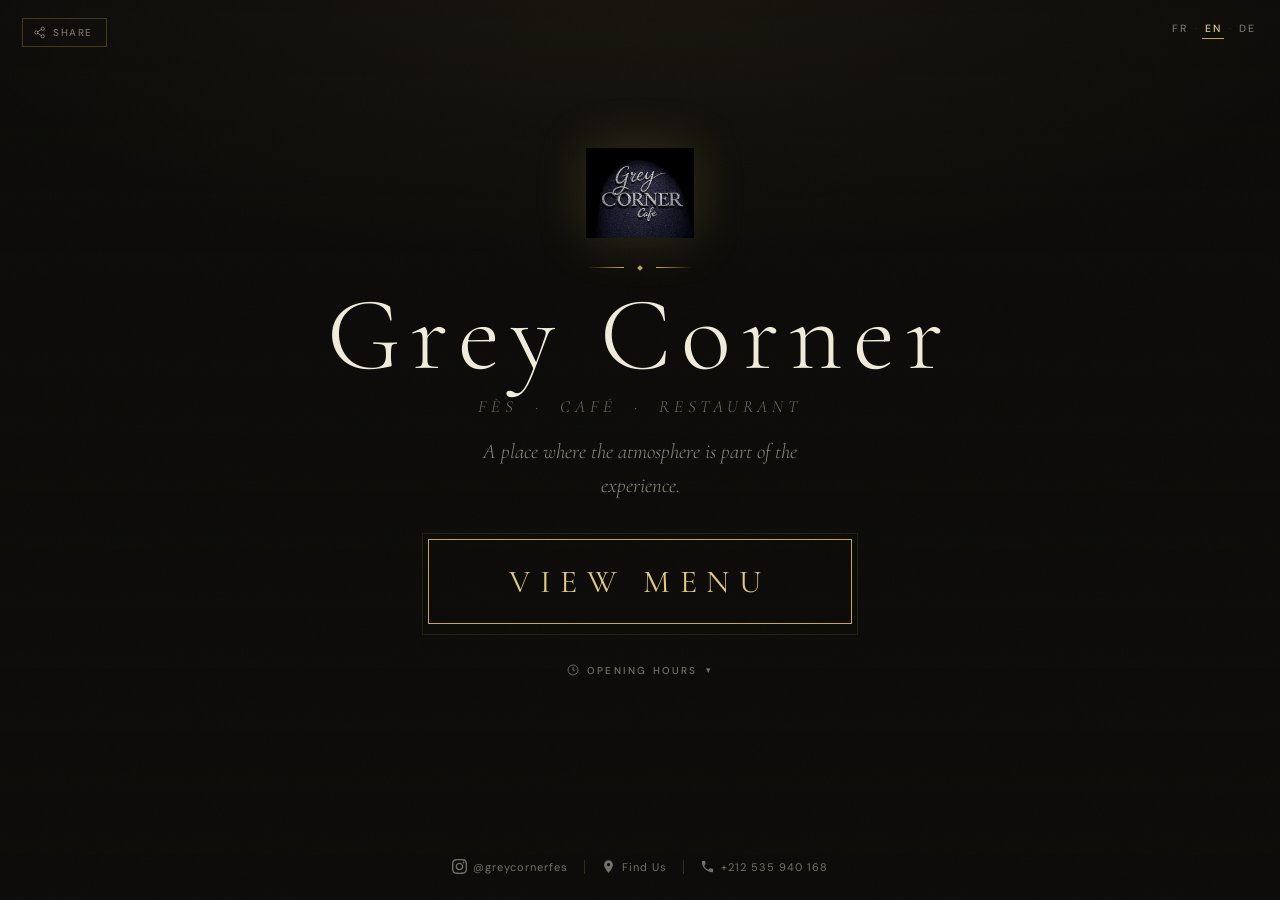
==== commit 64b6b3b5: "Update index.html" ====
--- a/index.html
+++ b/index.html
@@ -428,6 +428,58 @@
       .footer-link .f-label { display: none; }
       .footer-link { padding: 8px 12px; }
     }
+
+    /* ── BOUTON PARTAGER ── */
+    .btn-share {
+      position: fixed;
+      top: 18px;
+      left: 22px;
+      z-index: 100;
+      background: none;
+      border: 1px solid rgba(201,168,76,0.28);
+      color: var(--muted);
+      display: flex;
+      align-items: center;
+      gap: 7px;
+      padding: 7px 13px 7px 10px;
+      cursor: pointer;
+      font-family: 'DM Sans', sans-serif;
+      font-size: 10px;
+      font-weight: 500;
+      letter-spacing: 0.16em;
+      text-transform: uppercase;
+      transition: color 0.25s, border-color 0.25s, background 0.25s;
+      animation: fadeUp 1.2s 0.6s cubic-bezier(.22,1,.36,1) both;
+    }
+    .btn-share svg { width: 13px; height: 13px; fill: none; stroke: currentColor; stroke-width: 1.8; flex-shrink: 0; }
+    .btn-share:hover { color: var(--gold-light); border-color: var(--gold); background: rgba(201,168,76,0.06); }
+    .btn-share:active { background: rgba(201,168,76,0.12); }
+
+    /* Toast confirmation */
+    .share-toast {
+      position: fixed;
+      bottom: 90px;
+      left: 50%;
+      transform: translateX(-50%) translateY(10px);
+      background: rgba(20,18,14,0.92);
+      border: 1px solid rgba(201,168,76,0.3);
+      color: var(--gold-light);
+      font-family: 'DM Sans', sans-serif;
+      font-size: 11px;
+      font-weight: 400;
+      letter-spacing: 0.1em;
+      padding: 10px 20px;
+      white-space: nowrap;
+      opacity: 0;
+      pointer-events: none;
+      transition: opacity 0.3s, transform 0.3s;
+      backdrop-filter: blur(10px);
+      z-index: 300;
+    }
+    .share-toast.show {
+      opacity: 1;
+      transform: translateX(-50%) translateY(0);
+    }
   </style>
 </head>
 <body>
@@ -439,6 +491,15 @@
     </video>
   </div>
   <div class="grain"></div>
+
+  <!-- BOUTON PARTAGER -->
+  <button class="btn-share" onclick="partager()" aria-label="Partager">
+    <svg viewBox="0 0 24 24"><circle cx="18" cy="5" r="3"/><circle cx="6" cy="12" r="3"/><circle cx="18" cy="19" r="3"/><line x1="8.59" y1="13.51" x2="15.42" y2="17.49" stroke-linecap="round"/><line x1="15.41" y1="6.51" x2="8.59" y2="10.49" stroke-linecap="round"/></svg>
+    <span class="f-label" data-i18n="shareBtn">Partager</span>
+  </button>
+
+  <!-- TOAST -->
+  <div class="share-toast" id="shareToast" data-i18n-toast="shareCopied">Lien copié ✓</div>
 
   <!-- LANG SWITCHER -->
   <div class="lang-bar">
@@ -568,7 +629,8 @@
         cat1: "☕ Petit Déjeuner", cat2: "🍽️ Restaurant",
         days1: "Lun – Ven", days2: "Sam · Dim · Fériés",
         days3: "Lun – Ven", days4: "Samedi", days5: "Dimanche",
-        mapLink: "Nous trouver"
+        mapLink: "Nous trouver",
+        shareBtn: "Partager", shareCopied: "Lien copié ✓"
       },
       en: {
         location: "Fès \u00a0·\u00a0 Café \u00a0·\u00a0 Restaurant",
@@ -578,7 +640,8 @@
         cat1: "☕ Breakfast", cat2: "🍽️ Restaurant",
         days1: "Mon – Fri", days2: "Sat · Sun · Holidays",
         days3: "Mon – Fri", days4: "Saturday", days5: "Sunday",
-        mapLink: "Find Us"
+        mapLink: "Find Us",
+        shareBtn: "Share", shareCopied: "Link copied ✓"
       },
       de: {
         location: "Fès \u00a0·\u00a0 Café \u00a0·\u00a0 Restaurant",
@@ -588,11 +651,15 @@
         cat1: "☕ Frühstück", cat2: "🍽️ Restaurant",
         days1: "Mo – Fr", days2: "Sa · So · Feiertage",
         days3: "Mo – Fr", days4: "Samstag", days5: "Sonntag",
-        mapLink: "Uns finden"
+        mapLink: "Uns finden",
+        shareBtn: "Teilen", shareCopied: "Link kopiert ✓"
       }
     };
 
+    let currentLang = 'fr';
+
     function setLang(lang) {
+      currentLang = lang;
       document.documentElement.lang = lang;
       const t = i18n[lang];
       document.querySelectorAll('[data-i18n]').forEach(el => {
@@ -604,6 +671,40 @@
       });
     }
 
+    // ── PARTAGER ──
+    async function partager() {
+      const url  = 'https://greycorner.pages.dev/';
+      const t    = i18n[currentLang];
+      const data = {
+        title: 'Grey Corner – Café & Restaurant à Fès',
+        text:  t.desc,
+        url
+      };
+      // Web Share API (mobile natif)
+      if (navigator.share) {
+        try { await navigator.share(data); return; } catch(e) { /* annulé */ return; }
+      }
+      // Fallback : copie dans le presse-papier
+      try {
+        await navigator.clipboard.writeText(url);
+      } catch {
+        // Dernier recours
+        const ta = document.createElement('textarea');
+        ta.value = url; ta.style.position = 'fixed'; ta.style.opacity = '0';
+        document.body.appendChild(ta); ta.select();
+        document.execCommand('copy');
+        document.body.removeChild(ta);
+      }
+      showToast(t.shareCopied);
+    }
+
+    function showToast(msg) {
+      const toast = document.getElementById('shareToast');
+      toast.textContent = msg;
+      toast.classList.add('show');
+      setTimeout(() => toast.classList.remove('show'), 2200);
+    }
+
     function toggleHoraires() {
       const isOpen = document.getElementById('hPanel').classList.contains('open');
       isOpen ? closeHoraires() : openHoraires();
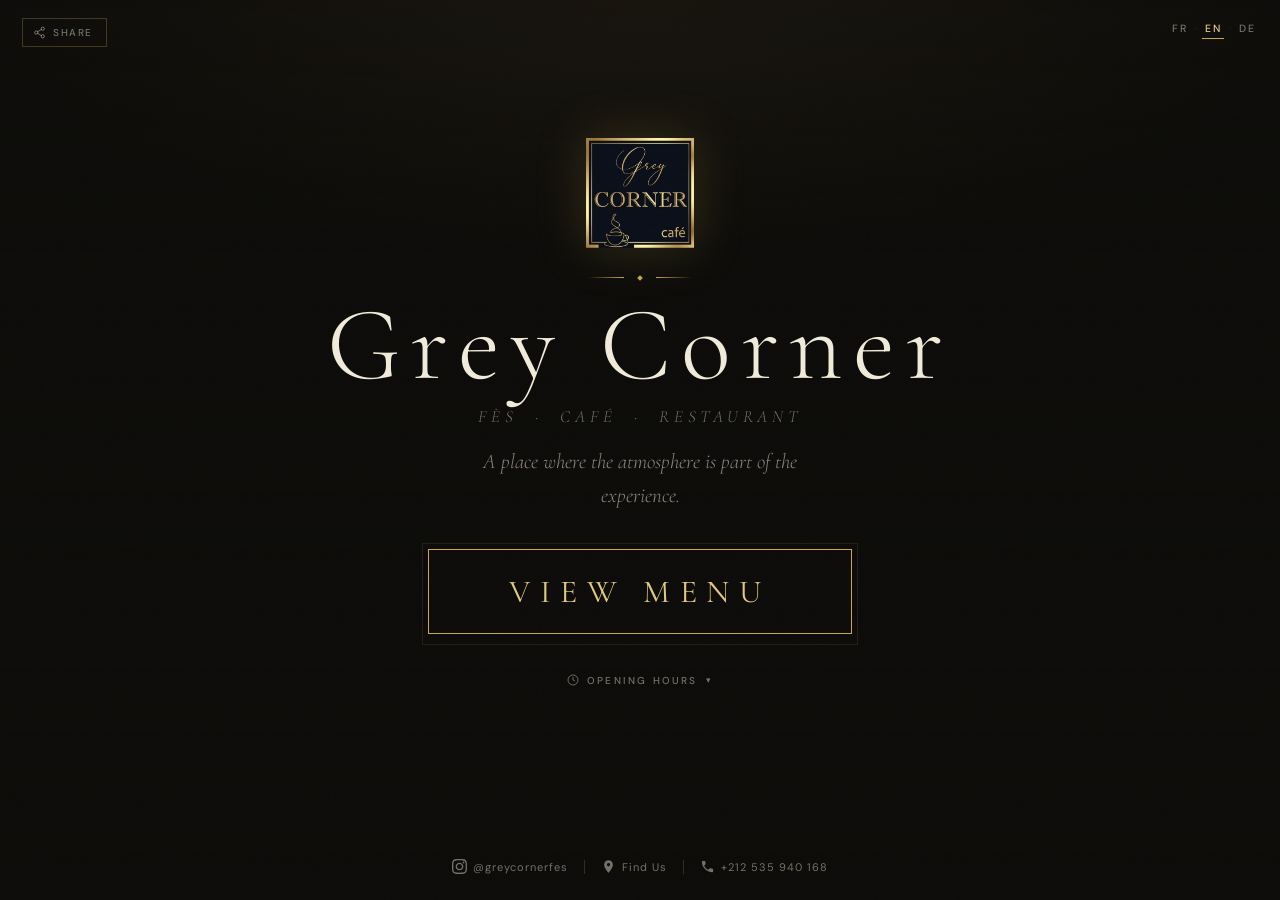
==== commit 40530cee: "Improve SEO metadata and add Restaurant structured data" ====
--- a/index.html
+++ b/index.html
@@ -3,13 +3,57 @@
 <head>
   <meta charset="UTF-8" />
   <meta name="viewport" content="width=device-width, initial-scale=1.0, viewport-fit=cover" />
-  <title>Grey Corner – Café & Restaurant à Fès</title>
-  <meta name="description" content="Grey Corner – Café & Restaurant à Fès. Un espace où l'atmosphère fait partie de l'expérience. Découvrez notre menu et nos horaires." />
-  <meta property="og:title" content="Grey Corner – Café & Restaurant à Fès" />
-  <meta property="og:description" content="Un espace où l'atmosphère fait partie de l'expérience." />
+  <title>Grey Corner Fès | Café, Restaurant, Petit Déjeuner & Brunch</title>
+  <meta name="description" content="Grey Corner, café-restaurant à Fès, Champs de Course. Petit déjeuner, brunch et restauration. Consultez notre menu, nos horaires et notre adresse." />
+  <link rel="canonical" href="https://greycorner.pages.dev/" />
+  <meta name="robots" content="index, follow, max-image-preview:large" />
+  <meta name="theme-color" content="#0C0B09" />
+  <meta property="og:title" content="Grey Corner Fès | Café & Restaurant" />
+  <meta property="og:description" content="Café-restaurant à Fès, Champs de Course. Petit déjeuner, brunch et restauration." />
   <meta property="og:image" content="https://greycorner.pages.dev/images/og-preview.jpg" />
   <meta property="og:url" content="https://greycorner.pages.dev/" />
-  <meta property="og:type" content="website" />
+  <meta property="og:type" content="restaurant" />
+  <meta property="og:site_name" content="Grey Corner" />
+  <meta property="og:locale" content="fr_MA" />
+  <meta name="twitter:card" content="summary_large_image" />
+  <meta name="twitter:title" content="Grey Corner Fès | Café & Restaurant" />
+  <meta name="twitter:description" content="Petit déjeuner, brunch et restauration à Fès, Champs de Course." />
+  <meta name="twitter:image" content="https://greycorner.pages.dev/images/og-preview.jpg" />
+  <script type="application/ld+json">
+  {
+    "@context": "https://schema.org",
+    "@type": "Restaurant",
+    "@id": "https://greycorner.pages.dev/#restaurant",
+    "name": "Grey Corner",
+    "alternateName": "Grey Corner Café & Restaurant",
+    "url": "https://greycorner.pages.dev/",
+    "description": "Grey Corner est un café-restaurant situé dans le quartier Champs de Course à Fès, au Maroc. L'établissement propose petit déjeuner, brunch et restauration.",
+    "telephone": "+212535940168",
+    "address": {
+      "@type": "PostalAddress",
+      "streetAddress": "7 RESD AL AMANE PRESTIGIA CHAMPS DE COURSE",
+      "addressLocality": "Fès",
+      "addressRegion": "Fès-Meknès",
+      "addressCountry": "MA"
+    },
+    "geo": {
+      "@type": "GeoCoordinates",
+      "latitude": 34.0343959,
+      "longitude": -5.0155941
+    },
+    "hasMap": "https://www.google.com/maps/place/grey+corner/@34.0343959,-5.0168816,18z/data=!3m1!4b1!4m6!3m5!1s0xd9f8b006571fab3:0x996fe2b4d9407471!8m2!3d34.0343959!4d-5.0155941!16s%2Fg%2F11w2bwjz1w",
+    "menu": "https://menugreycorner.pages.dev/",
+    "servesCuisine": ["Cuisine marocaine", "Cuisine internationale"],
+    "sameAs": ["https://www.instagram.com/greycornerfes/"],
+    "openingHoursSpecification": [
+      {"@type":"OpeningHoursSpecification","dayOfWeek":["Monday","Tuesday","Wednesday","Thursday","Friday"],"opens":"07:00","closes":"13:00","description":"Petit déjeuner"},
+      {"@type":"OpeningHoursSpecification","dayOfWeek":["Monday","Tuesday","Wednesday","Thursday","Friday"],"opens":"12:00","closes":"23:00","description":"Service restaurant"},
+      {"@type":"OpeningHoursSpecification","dayOfWeek":["Saturday","Sunday"],"opens":"07:00","closes":"14:00","description":"Petit déjeuner"},
+      {"@type":"OpeningHoursSpecification","dayOfWeek":"Saturday","opens":"13:00","closes":"23:00","description":"Service restaurant"},
+      {"@type":"OpeningHoursSpecification","dayOfWeek":"Sunday","opens":"14:00","closes":"23:00","description":"Service restaurant"}
+    ]
+  }
+  </script>
 
   <!-- Favicons -->
   <link rel="icon" type="image/x-icon" href="images/favicon.ico" />
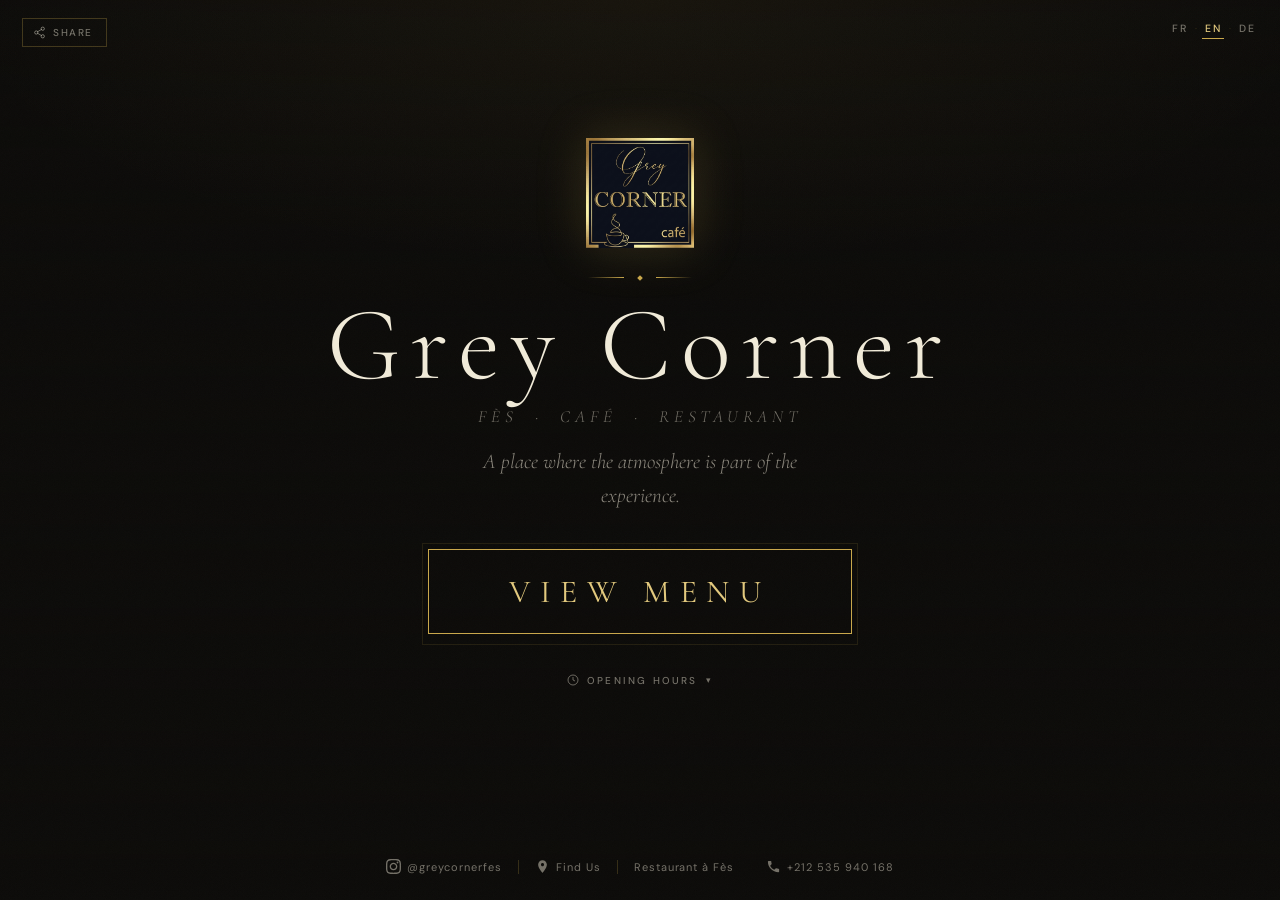
==== commit 489311bf: "Link local SEO landing page from homepage" ====
--- a/index.html
+++ b/index.html
@@ -615,6 +615,8 @@
 
       <div class="footer-sep"></div>
 
+      <a href="/restaurant-fes.html" class="footer-link"><span class="f-label">Restaurant à Fès</span></a>
+
       <a href="tel:+212535940168" class="footer-link">
         <svg viewBox="0 0 24 24"><path d="M6.62 10.79c1.44 2.83 3.76 5.14 6.59 6.59l2.2-2.2c.27-.27.67-.36 1.02-.24 1.12.37 2.33.57 3.57.57.55 0 1 .45 1 1V20c0 .55-.45 1-1 1-9.39 0-17-7.61-17-17 0-.55.45-1 1-1h3.5c.55 0 1 .45 1 1 0 1.25.2 2.45.57 3.57.11.35.03.74-.25 1.02l-2.2 2.2z"/></svg>
         <span class="f-label">+212 535 940 168</span>
